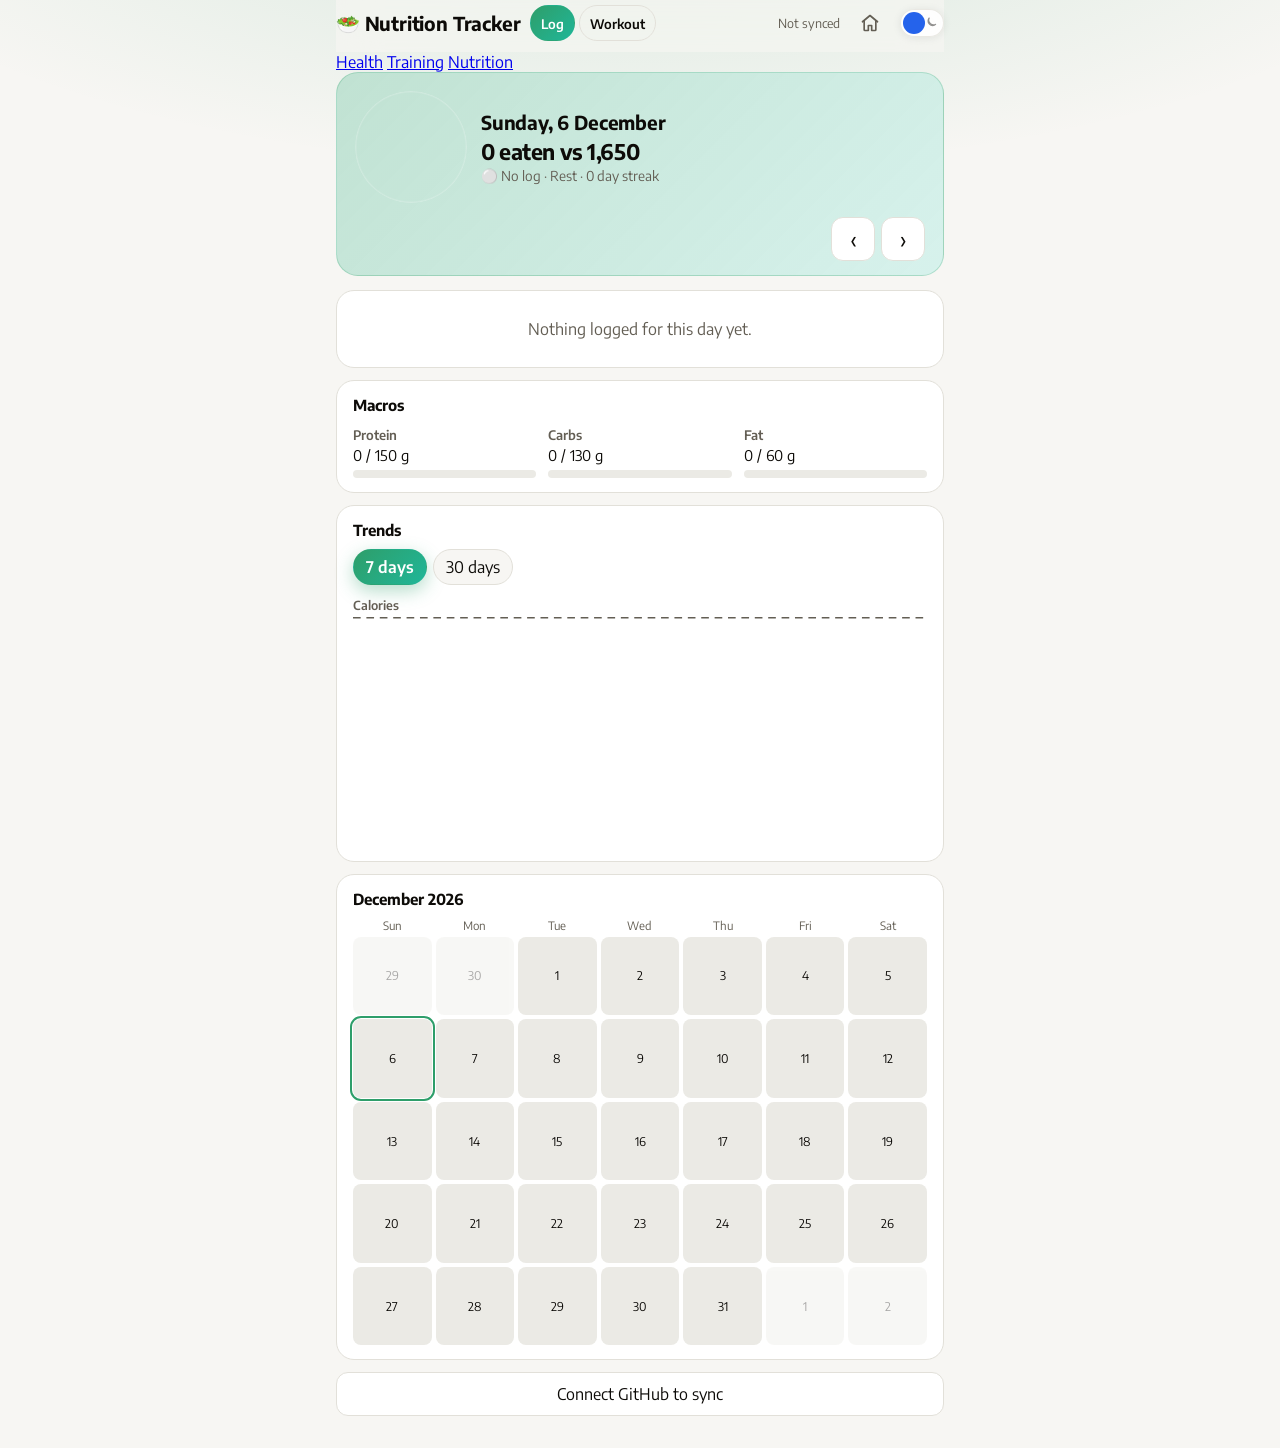
==== nutrition/index.html @ a6e68d46 "Add the Health Nutrition tab from the nutrition app. Copy the log and workout pages from Dong-Xuyong" ====
<!DOCTYPE html>
<html lang="en">
<head>
  <meta charset="utf-8" />
  <meta name="viewport" content="width=device-width, initial-scale=1, viewport-fit=cover" />
  <meta name="theme-color" content="#f6f4ef" />
  <meta name="apple-mobile-web-app-capable" content="yes" />
  <meta name="apple-mobile-web-app-title" content="Nutrition Tracker" />
  <title>Health · Nutrition</title>
  <link rel="icon" href="data:image/svg+xml,<svg xmlns='http://www.w3.org/2000/svg' viewBox='0 0 100 100'><text y='.9em' font-size='90'>🥗</text></svg>" />
  <link rel="stylesheet" href="https://fonts.googleapis.com/css2?family=Encode+Sans:wght@400;500;600;700&display=swap" />
  <link rel="stylesheet" href="dong-ui/theme.css?v=1" />
  <link rel="stylesheet" href="styles.css?v=5" />
  <link rel="stylesheet" href="/health/suite.css?v=1" />
  <script src="dong-ui/theme.js"></script>
</head>
<body>
  <header>
    <div class="brand">
      <h1>🥗 Nutrition Tracker</h1>
      <nav class="view-nav" aria-label="Sections">
        <a href="./" aria-current="page">Log</a>
        <a href="workout.html">Workout</a>
      </nav>
    </div>
    <span id="sync-label" aria-live="polite"></span>
    <a class="dong-home-link" href="https://dong-xuyong.github.io/" aria-label="Back to all apps" title="All apps"><svg viewBox="0 0 24 24" width="20" height="20" fill="none" stroke="currentColor" stroke-width="2" stroke-linecap="round" stroke-linejoin="round" aria-hidden="true"><path d="M3 10.5 12 3l9 7.5"/><path d="M5 9.5V20a1 1 0 0 0 1 1h4v-6h4v6h4a1 1 0 0 0 1-1V9.5"/></svg></a>
    <button type="button" data-dong-theme-toggle aria-label="Toggle color theme"></button>
  </header>
  <nav class="suite-nav" aria-label="Health sections">
    <a href="/health/">Health</a>
    <a href="/health/training/">Training</a>
    <a href="/health/nutrition/" aria-current="page">Nutrition</a>
  </nav>
  <section id="hero" class="hero">
    <div class="hero-top">
      <div id="ring" class="ring" aria-hidden="true"></div>
      <div class="hero-text">
        <h2 id="period-label"></h2>
        <p id="remain-line"></p>
        <p id="score-line"></p>
      </div>
    </div>
    <div class="hero-foot">
      <div class="period-nav">
        <button type="button" id="prev" aria-label="Previous day">‹</button>
        <button type="button" id="today">Today</button>
        <button type="button" id="next" aria-label="Next day">›</button>
      </div>
    </div>
  </section>
  <main id="main"></main>
  <footer id="connect" hidden>
    <button type="button" id="btn-connect">Connect GitHub to sync</button>
  </footer>
  <script src="dong-ui/gh-sync.js?v=1"></script>
  <script src="core.js?v=5"></script>
  <script src="app.js?v=7"></script>
</body>
</html>
---- nutrition/dong-ui/theme.css ----
/**
 * dong-ui — CloudCLI-inspired design tokens (original reimplementation).
 * Light: warm cream. Dark: near-black. Toggle via html.dark + theme.js.
 */

:root {
  --background: 44 22% 96%;
  --foreground: 36 25% 4%;
  --card: 0 0% 100%;
  --card-foreground: 36 25% 4%;
  --popover: 0 0% 100%;
  --popover-foreground: 36 25% 4%;
  --primary: 221.2 83.2% 53.3%;
  --primary-foreground: 210 40% 98%;
  --secondary: 44 15% 91%;
  --secondary-foreground: 36 15% 18%;
  --muted: 44 15% 91%;
  --muted-foreground: 40 8% 36%;
  --accent: 44 15% 91%;
  --accent-foreground: 36 15% 18%;
  --destructive: 0 84.2% 60.2%;
  --destructive-foreground: 210 40% 98%;
  --border: 44 14% 87%;
  --input: 44 14% 87%;
  --ring: 221.2 83.2% 53.3%;
  --radius: 0.5rem;

  --bg-hex: #f6f4ef;
  --fg-hex: #0d0b08;
  --card-hex: #ffffff;
  --primary-hex: #2563eb;
  --muted-hex: #ebeae5;
  --muted-fg-hex: #5c574f;
  --border-hex: #e2e0d9;
  --theme-color: #f6f4ef;

  --nav-glass-bg: 44 22% 96% / 0.7;
  --nav-glass-blur: 20px;
  --nav-glass-saturate: 1.8;

  --font-sans: "Encode Sans", -apple-system, BlinkMacSystemFont, "Segoe UI",
    Roboto, "Helvetica Neue", Arial, sans-serif;
  --app-accent: hsl(var(--primary));

  /* Compatibility aliases for existing app CSS (do not clobber HSL tokens) */
  --bg: hsl(var(--background));
  --bg-deep: hsl(var(--secondary));
  --bg-mid: hsl(var(--secondary));
  --bg-raised: hsl(var(--card));
  --bg-card: hsl(var(--card));
  --bg-elevated: hsl(var(--secondary));
  --ink: hsl(var(--foreground));
  --text: hsl(var(--foreground));
  --text-dim: hsl(var(--muted-foreground));
  --text-mute: hsl(var(--muted-foreground));
  --muted-text: hsl(var(--muted-foreground));
  --line: hsl(var(--border));
  --surface: hsl(var(--card) / 0.85);
  --font-body: var(--font-sans);
  --font-ui: var(--font-sans);
  --font-display: var(--font-sans);

  color-scheme: light;
}

html.dark {
  --background: 0 0% 8%;
  --foreground: 40 8% 93%;
  --card: 0 0% 12%;
  --card-foreground: 40 8% 93%;
  --popover: 0 0% 12%;
  --popover-foreground: 40 8% 93%;
  --primary: 217.2 91.2% 59.8%;
  --primary-foreground: 0 0% 8%;
  --secondary: 0 0% 17%;
  --secondary-foreground: 40 8% 93%;
  --muted: 0 0% 17%;
  --muted-foreground: 0 0% 72%;
  --accent: 0 0% 17%;
  --accent-foreground: 40 8% 93%;
  --destructive: 0 62.8% 30.6%;
  --destructive-foreground: 40 8% 93%;
  --border: 0 0% 17%;
  --input: 0 0% 23%;
  --ring: 217.2 91.2% 59.8%;

  --bg-hex: #141414;
  --fg-hex: #efeeec;
  --card-hex: #1f1f1f;
  --primary-hex: #3b82f6;
  --muted-hex: #2b2b2b;
  --muted-fg-hex: #b8b8b8;
  --border-hex: #2b2b2b;
  --theme-color: #141414;

  --nav-glass-bg: 0 0% 12% / 0.55;
  --nav-glass-blur: 24px;
  --nav-glass-saturate: 1.6;

  --bg: hsl(var(--background));
  --bg-deep: hsl(0 0% 6%);
  --bg-mid: hsl(var(--secondary));
  --bg-raised: hsl(var(--card));
  --bg-card: hsl(var(--card));
  --bg-elevated: hsl(var(--secondary));
  --ink: hsl(var(--foreground));
  --text: hsl(var(--foreground));
  --text-dim: hsl(var(--muted-foreground));
  --text-mute: hsl(var(--muted-foreground));
  --muted-text: hsl(var(--muted-foreground));
  --line: hsl(var(--border));
  --surface: hsl(var(--card) / 0.9);

  color-scheme: dark;
}

*,
*::before,
*::after {
  box-sizing: border-box;
}

html {
  -webkit-text-size-adjust: 100%;
}

body {
  margin: 0;
  min-height: 100vh;
  font-family: var(--font-sans);
  color: hsl(var(--foreground));
  background: hsl(var(--background));
  -webkit-font-smoothing: antialiased;
  -moz-osx-font-smoothing: grayscale;
}

body,
div,
section,
article,
aside,
header,
footer,
nav,
main,
h1,
h2,
h3,
h4,
h5,
h6,
p,
span,
ul,
ol,
li,
table,
tr,
td,
th,
form,
label {
  transition: background-color 200ms ease-in-out, border-color 200ms ease-in-out,
    color 200ms ease-in-out;
}

@media (prefers-reduced-motion: reduce) {
  *,
  *::before,
  *::after {
    animation-duration: 0.01ms !important;
    animation-iteration-count: 1 !important;
    transition-duration: 0.01ms !important;
  }
}

.nav-glass {
  background: hsl(var(--nav-glass-bg));
  backdrop-filter: blur(var(--nav-glass-blur)) saturate(var(--nav-glass-saturate));
  -webkit-backdrop-filter: blur(var(--nav-glass-blur))
    saturate(var(--nav-glass-saturate));
}

.ui-card {
  background: hsl(var(--card));
  color: hsl(var(--card-foreground));
  border: 1px solid hsl(var(--border) / 0.7);
  border-radius: calc(var(--radius) + 4px);
  box-shadow: 0 1px 2px hsl(0 0% 0% / 0.04);
}

.ui-btn {
  display: inline-flex;
  align-items: center;
  justify-content: center;
  gap: 0.4rem;
  height: 2.5rem;
  padding: 0 1rem;
  border-radius: var(--radius);
  border: 1px solid transparent;
  font-family: var(--font-sans);
  font-size: 0.875rem;
  font-weight: 500;
  cursor: pointer;
  background: hsl(var(--primary));
  color: hsl(var(--primary-foreground));
  transition: background-color 150ms ease, border-color 150ms ease,
    transform 100ms ease;
}

.ui-btn:hover {
  filter: brightness(1.05);
}

.ui-btn:focus-visible {
  outline: none;
  box-shadow: 0 0 0 3px hsl(var(--ring) / 0.35);
}

.ui-btn-ghost {
  background: hsl(var(--secondary));
  color: hsl(var(--secondary-foreground));
  border-color: hsl(var(--border) / 0.6);
}

.dong-theme-toggle {
  position: fixed;
  top: max(0.75rem, env(safe-area-inset-top));
  right: max(0.75rem, env(safe-area-inset-right));
  z-index: 1000;
  display: inline-flex;
  align-items: center;
  justify-content: center;
  width: 2.75rem;
  height: 1.75rem;
  padding: 0;
  border: 1px solid hsl(var(--border) / 0.7);
  border-radius: 999px;
  background: hsl(var(--card) / 0.85);
  backdrop-filter: blur(12px) saturate(1.4);
  -webkit-backdrop-filter: blur(12px) saturate(1.4);
  color: hsl(var(--foreground));
  cursor: pointer;
  box-shadow: 0 1px 8px hsl(0 0% 0% / 0.08);
}

.dong-theme-toggle:focus-visible {
  outline: none;
  box-shadow: 0 0 0 3px hsl(var(--ring) / 0.35);
}

.dong-theme-toggle__track {
  position: relative;
  width: 100%;
  height: 100%;
  display: flex;
  align-items: center;
  justify-content: space-between;
  padding: 0 0.35rem;
}

.dong-theme-toggle__icon {
  width: 0.85rem;
  height: 0.85rem;
  opacity: 0.45;
}

.dong-theme-toggle__icon.is-active {
  opacity: 1;
  color: hsl(var(--primary));
}

.dong-theme-toggle__knob {
  position: absolute;
  top: 2px;
  left: 2px;
  width: calc(1.75rem - 6px);
  height: calc(1.75rem - 6px);
  border-radius: 999px;
  background: hsl(var(--primary));
  transition: transform 180ms cubic-bezier(0.4, 0, 0.2, 1);
  pointer-events: none;
}

html.dark .dong-theme-toggle__knob {
  transform: translateX(1rem);
}

.dong-topbar {
  position: sticky;
  top: 0;
  z-index: 50;
  display: flex;
  align-items: center;
  justify-content: space-between;
  gap: 0.75rem;
  min-height: 3rem;
  padding: 0.5rem 1rem;
  padding-top: max(0.5rem, env(safe-area-inset-top));
  border-bottom: 1px solid hsl(var(--border) / 0.5);
}

.dong-topbar .dong-theme-toggle {
  position: static;
}

.dong-home-link {
  display: inline-flex;
  align-items: center;
  justify-content: center;
  flex-shrink: 0;
  width: 44px;
  height: 44px;
  margin-left: auto;
  border-radius: 999px;
  color: hsl(var(--muted-foreground));
  text-decoration: none;
  transition: color 0.15s, background-color 0.15s;
}

.dong-home-link:hover,
.dong-home-link:focus-visible {
  color: hsl(var(--foreground));
  background: hsl(var(--muted-foreground) / 0.12);
}

/* App headers often push the toggle right with an auto margin; the link takes that role. */
.dong-home-link + .dong-theme-toggle {
  margin-left: 0 !important;
}
---- nutrition/styles.css ----
body {
  --tint: 152 55% 40%;
  --tint2: 168 70% 42%;
  font-family: var(--font-sans);
  color: var(--ink);
  background:
    radial-gradient(1200px 420px at 50% -120px, hsl(var(--tint) / 0.16), transparent 70%),
    var(--bg);
  background-attachment: fixed;
  max-width: 640px;
  margin: 0 auto;
  padding: 0 max(16px, env(safe-area-inset-right)) 32px max(16px, env(safe-area-inset-left));
  transition: background 0.4s ease;
}

header {
  position: sticky;
  top: 0;
  z-index: 3;
  display: flex;
  align-items: center;
  flex-wrap: wrap;
  gap: 8px;
  min-height: calc(52px + env(safe-area-inset-top));
  padding-top: env(safe-area-inset-top);
  padding-bottom: 6px;
  background: hsl(var(--nav-glass-bg));
  backdrop-filter: blur(var(--nav-glass-blur)) saturate(var(--nav-glass-saturate));
  -webkit-backdrop-filter: blur(var(--nav-glass-blur)) saturate(var(--nav-glass-saturate));
}

.brand {
  display: flex;
  align-items: center;
  gap: 10px;
  min-width: 0;
}

.view-nav {
  display: flex;
  gap: 4px;
}

.view-nav a {
  display: inline-flex;
  align-items: center;
  justify-content: center;
  min-height: 36px;
  padding: 0 10px;
  border-radius: 999px;
  border: 1px solid var(--line);
  color: inherit;
  text-decoration: none;
  font-size: 0.82rem;
  font-weight: 600;
}

.view-nav a[aria-current="page"] {
  background: linear-gradient(135deg, hsl(var(--tint)), hsl(var(--tint2)));
  color: #fff;
  border-color: transparent;
}

header h1 {
  margin: 0;
  font-size: 1.2rem;
  font-weight: 700;
  letter-spacing: -0.01em;
}

#sync-label {
  flex: 1;
  min-width: 0;
  text-align: right;
  font-size: 0.78rem;
  color: var(--text-dim);
  white-space: nowrap;
  overflow: hidden;
  text-overflow: ellipsis;
}

header [data-dong-theme-toggle] {
  position: static;
  flex-shrink: 0;
}

.hero {
  position: relative;
  overflow: hidden;
  border-radius: 22px;
  padding: 18px 18px 14px;
  margin: 0 0 14px;
  background:
    linear-gradient(135deg, hsl(var(--tint) / 0.3), hsl(var(--tint2) / 0.18)),
    var(--bg-card);
  border: 1px solid hsl(var(--tint) / 0.25);
}

.hero-top {
  display: flex;
  align-items: center;
  gap: 14px;
}

.hero-text { min-width: 0; }

#period-label {
  margin: 0;
  font-size: 1.2rem;
  font-weight: 700;
  letter-spacing: -0.01em;
}

#remain-line {
  margin: 4px 0 0;
  font-size: 1.35rem;
  font-weight: 700;
  letter-spacing: -0.02em;
}

#score-line {
  margin: 2px 0 0;
  font-size: 0.85rem;
  color: var(--text-dim);
}

.hero-foot {
  display: flex;
  align-items: center;
  justify-content: flex-end;
  gap: 10px;
  margin-top: 14px;
}

#ring.ring {
  --p: 0;
  width: 112px;
  height: 112px;
  flex-shrink: 0;
  border-radius: 50%;
  background: conic-gradient(#f4f7f2 calc(var(--p) * 1%), hsl(0 0% 100% / 0.22) 0);
  -webkit-mask: radial-gradient(circle, transparent 68%, #000 70%);
  mask: radial-gradient(circle, transparent 68%, #000 70%);
}

#ring.over {
  background: conic-gradient(hsl(4 85% 62%) calc(var(--p) * 1%), hsl(0 0% 100% / 0.22) 0);
}

.period-nav {
  display: flex;
  gap: 6px;
}

#prev,
#next,
#today {
  min-width: 44px;
  min-height: 44px;
  border-radius: 12px;
  border: 1px solid var(--line);
  background: var(--bg-card);
  color: inherit;
  font: inherit;
  font-size: 1rem;
  padding: 0 12px;
  cursor: pointer;
}

#prev,
#next {
  font-size: 1.4rem;
  line-height: 1;
}

#prev:disabled,
#next:disabled {
  opacity: 0.35;
  cursor: default;
}

.card {
  background: var(--bg-card);
  border: 1px solid var(--line);
  border-radius: 18px;
  padding: 14px 16px;
  margin: 0 0 12px;
}

.card h3,
.card > summary {
  margin: 0 0 10px;
  font-size: 0.95rem;
  font-weight: 700;
}

.card > summary {
  cursor: pointer;
}

.card:not([open]) > summary {
  margin-bottom: 0;
}

.card.empty {
  text-align: center;
  color: var(--text-dim);
  padding: 28px 16px;
}

.card.note p {
  margin: 0;
  line-height: 1.45;
}

.macros {
  display: grid;
  grid-template-columns: 1fr;
  gap: 12px;
}

.macro .name {
  font-size: 0.82rem;
  font-weight: 600;
  color: var(--text-dim);
}

.macro .nums {
  margin: 2px 0 6px;
  font-size: 0.92rem;
  white-space: nowrap;
}

.macro .bar {
  display: block;
  height: 8px;
  border-radius: 99px;
  background: hsl(var(--muted));
  overflow: hidden;
}

.macro .bar > i {
  display: block;
  height: 100%;
  width: 0;
  border-radius: inherit;
  background: hsl(var(--tint));
}

.macro.over .bar > i {
  background: hsl(4 80% 56%);
}

.meal-head {
  display: flex;
  justify-content: space-between;
  align-items: baseline;
  gap: 8px;
}

.meal-head h4 {
  margin: 0;
  font-size: 1rem;
  font-weight: 600;
}

.item,
.ex-row {
  display: grid;
  grid-template-columns: 1fr auto auto;
  gap: 8px;
  padding: 6px 0;
  border-top: 1px solid var(--line);
  font-size: 0.92rem;
}

.item .qty,
.item .kcal,
.ex-row .kcal {
  color: var(--text-dim);
}

.chart .guide {
  stroke: var(--text-dim);
}

.toggle {
  display: flex;
  gap: 6px;
  margin: 0 0 10px;
}

.toggle button {
  font: inherit;
  border: 1px solid var(--line);
  background: var(--bg);
  color: inherit;
  border-radius: 999px;
  padding: 6px 12px;
  min-height: 36px;
  cursor: pointer;
}

.toggle button.on {
  background: linear-gradient(135deg, hsl(var(--tint)), hsl(var(--tint2)));
  color: #fff;
  border-color: transparent;
  font-weight: 600;
  box-shadow: 0 6px 18px hsl(var(--tint) / 0.35);
}

.chart-label {
  margin: 12px 0 4px;
  font-size: 0.78rem;
  font-weight: 600;
  color: var(--text-dim);
}

.chart svg {
  width: 100%;
  height: auto;
  display: block;
}

ul.insights {
  margin: 0;
  padding-left: 1.1rem;
}

ul.insights li {
  margin: 0.3rem 0;
}

.heat-head {
  display: grid;
  grid-template-columns: repeat(7, 1fr);
  gap: 4px;
  margin-bottom: 4px;
  font-size: 0.72rem;
  color: var(--text-dim);
  text-align: center;
}

.heat {
  display: grid;
  grid-template-columns: repeat(7, 1fr);
  gap: 4px;
}

.heat a {
  aspect-ratio: 1;
  border-radius: 8px;
  display: flex;
  align-items: center;
  justify-content: center;
  text-decoration: none;
  color: inherit;
  font-size: 0.75rem;
  background: hsl(var(--muted));
}

.heat a.green {
  background: hsl(152 55% 40% / 0.85);
  color: #fff;
}

.heat a.yellow {
  background: hsl(42 90% 52% / 0.9);
  color: #1a1a1a;
}

.heat a.red {
  background: hsl(4 75% 55% / 0.85);
  color: #fff;
}

.heat a.grey {
  background: hsl(var(--muted));
}

.heat a.out {
  opacity: 0.35;
}

.heat a.partial {
  background: hsl(42 80% 52% / 0.55);
  color: #1a1a1a;
}

.heat a.today {
  outline: 2px solid hsl(var(--tint));
  outline-offset: 1px;
}

#connect {
  margin-top: 8px;
  padding-bottom: env(safe-area-inset-bottom);
}

#connect[hidden] {
  display: none;
}

#btn-connect {
  width: 100%;
  min-height: 44px;
  font: inherit;
  border-radius: 12px;
  border: 1px solid var(--line);
  background: var(--bg-card);
  color: inherit;
  cursor: pointer;
}

button:focus-visible,
.toggle button:focus-visible,
.view-nav a:focus-visible,
.fold > summary:focus-visible,
.session > summary:focus-visible,
.day-strip button:focus-visible {
  outline: 2px solid hsl(var(--tint));
  outline-offset: 2px;
}

.hero-foot.spread {
  justify-content: space-between;
  flex-wrap: wrap;
}

.hero-foot .toggle {
  margin: 0;
}

#target-line {
  margin: 6px 0 0;
  font-size: 0.82rem;
  color: var(--text-dim);
  line-height: 1.4;
}

.demo-banner {
  margin: 0 0 12px;
  padding: 10px 12px;
  border-radius: 12px;
  background: hsl(42 90% 52% / 0.2);
  border: 1px solid hsl(42 80% 46% / 0.45);
  font-size: 0.85rem;
  line-height: 1.4;
}

.demo-banner a {
  color: inherit;
  font-weight: 600;
}

.fold {
  background: var(--bg-card);
  border: 1px solid var(--line);
  border-radius: 18px;
  margin: 0 0 12px;
}

.fold > summary,
.session > summary {
  list-style: none;
  cursor: pointer;
}

.fold > summary::-webkit-details-marker,
.session > summary::-webkit-details-marker {
  display: none;
}

.fold > summary::marker,
.session > summary::marker {
  content: "";
}

.fold > summary {
  display: flex;
  align-items: center;
  gap: 8px;
  min-height: 48px;
  padding: 12px 14px;
}

.fold-title {
  font-size: 0.95rem;
  font-weight: 700;
}

.fold-aside {
  margin-left: auto;
  max-width: 58%;
  color: var(--text-dim);
  font-size: 0.82rem;
  font-weight: 600;
  text-align: right;
  overflow-wrap: anywhere;
}

.fold-body {
  padding: 0 14px 14px;
}

.chev {
  width: 8px;
  height: 8px;
  border-right: 2px solid currentColor;
  border-bottom: 2px solid currentColor;
  transform: rotate(45deg);
  flex: 0 0 auto;
}

details[open] > summary .chev {
  transform: rotate(-135deg);
}

.method,
.hint {
  margin: 10px 0 0;
  color: var(--text-dim);
  font-size: 0.8rem;
  line-height: 1.45;
}

.legend {
  display: flex;
  flex-wrap: wrap;
  gap: 8px 14px;
  margin: 8px 0 0;
  padding: 0;
  list-style: none;
  font-size: 0.78rem;
  color: var(--text-dim);
}

.legend i {
  display: inline-block;
  width: 16px;
  height: 4px;
  margin-right: 6px;
  border-radius: 99px;
  vertical-align: middle;
}

.legend .swatch-weight { background: hsl(152 55% 40%); }
.legend .swatch-average { background: hsl(221 83% 53%); }
.legend .swatch-start { background: hsl(42 80% 46%); }
.legend .swatch-goal { background: hsl(4 70% 52%); }
.legend .swatch-deficit { background: hsl(152 55% 40%); }
.legend .swatch-surplus { background: hsl(4 75% 55%); }

.chart text {
  fill: var(--text-dim);
  font-size: 11px;
  font-family: var(--font-sans);
}

.chart .weigh-line { stroke: hsl(152 55% 36%); }
.chart .average-line { stroke: hsl(221 83% 48%); }
.chart .start-line { stroke: hsl(42 80% 42%); }
.chart .goal-line { stroke: hsl(4 70% 48%); }
.chart .weigh-dot { fill: hsl(152 55% 36%); }
.chart .bar-deficit { fill: hsl(152 55% 38%); }
.chart .bar-surplus { fill: hsl(4 75% 52%); }
.chart .zero-line { stroke: var(--text-dim); }

html.dark .chart .weigh-line,
html.dark .chart .weigh-dot { stroke: hsl(152 52% 64%); fill: hsl(152 52% 64%); }
html.dark .chart .weigh-line { fill: none; }
html.dark .chart .average-line { stroke: hsl(217 92% 72%); }
html.dark .chart .start-line { stroke: hsl(42 90% 64%); }
html.dark .chart .goal-line { stroke: hsl(4 85% 68%); }
html.dark .chart .bar-deficit { fill: hsl(152 48% 46%); }
html.dark .chart .bar-surplus { fill: hsl(4 75% 58%); }

.day-strip {
  display: grid;
  grid-template-columns: repeat(7, 1fr);
  gap: 4px;
  margin: 0 0 12px;
}

.day-strip button {
  min-height: 44px;
  border-radius: 8px;
  border: 1px solid var(--line);
  background: hsl(var(--muted));
  color: inherit;
  font: inherit;
  font-size: 0.68rem;
  line-height: 1.15;
  padding: 4px 2px;
  cursor: pointer;
}

.day-strip button.active-day {
  background: hsl(152 55% 40% / 0.9);
  color: #fff;
  border-color: transparent;
}

.day-strip button.rest-day {
  background: hsl(215 16% 70% / 0.35);
}

.day-strip button.gap-day {
  opacity: 0.45;
}

.day-strip button.left-out {
  outline: 2px dashed hsl(42 80% 46%);
  outline-offset: -3px;
}

.session {
  border: 1px solid var(--line);
  border-radius: 14px;
  margin: 0 0 8px;
  background: var(--bg);
  scroll-margin-top: 112px;
}

.session.training { border-left: 4px solid hsl(152 55% 40%); }
.session.rest { border-left: 4px solid hsl(215 14% 60%); }

.session > summary {
  display: flex;
  align-items: center;
  gap: 8px;
  min-height: 48px;
  padding: 10px 12px;
}

.session-main {
  flex: 1;
  min-width: 0;
  display: flex;
  flex-wrap: wrap;
  gap: 6px 8px;
  align-items: center;
}

.session-date {
  font-weight: 700;
}

.session-meta {
  flex: 1 0 100%;
  color: var(--text-dim);
  font-size: 0.82rem;
  line-height: 1.35;
}

.session-body {
  padding: 0 12px 12px;
}

.badge {
  display: inline-flex;
  align-items: center;
  min-height: 22px;
  padding: 0 8px;
  border-radius: 999px;
  font-size: 0.68rem;
  font-weight: 700;
  letter-spacing: 0.02em;
}

.badge.active {
  background: hsl(152 55% 40% / 0.18);
  color: hsl(152 45% 26%);
}

.badge.rest {
  background: hsl(var(--muted));
  color: var(--text-dim);
}

.badge.flag {
  background: hsl(42 80% 50% / 0.28);
  color: inherit;
}

html.dark .badge.active {
  color: hsl(152 55% 74%);
}

.stats {
  display: grid;
  grid-template-columns: 1fr 1fr;
  gap: 8px;
  margin: 2px 0 10px;
}

.stat {
  background: hsl(var(--muted) / 0.65);
  border-radius: 12px;
  padding: 8px 10px;
  min-width: 0;
}

.stat-label {
  display: block;
  font-size: 0.72rem;
  color: var(--text-dim);
  font-weight: 600;
}

.stat-value {
  display: block;
  margin-top: 2px;
  font-size: 0.92rem;
  font-weight: 700;
  line-height: 1.3;
}

.lift {
  padding: 8px 0;
  border-top: 1px solid var(--line);
}

.lift-head {
  display: flex;
  justify-content: space-between;
  align-items: baseline;
  gap: 8px;
  font-size: 0.92rem;
}

.lift-head .kcal,
.sets {
  color: var(--text-dim);
}

.sets {
  margin: 4px 0 0;
  font-size: 0.82rem;
  line-height: 1.4;
}

.subhead {
  margin: 12px 0 4px;
  font-size: 0.78rem;
  font-weight: 700;
  color: var(--text-dim);
}

.break-row,
.flag-row {
  display: flex;
  justify-content: space-between;
  align-items: baseline;
  gap: 8px;
  padding: 8px 0;
  border-top: 1px solid var(--line);
  font-size: 0.92rem;
}

.flag-row a {
  color: inherit;
  font-weight: 600;
}

.break-meta,
.flag-row span {
  color: var(--text-dim);
  font-size: 0.8rem;
  text-align: right;
}

.log-link {
  display: inline-flex;
  align-items: center;
  min-height: 44px;
  margin-top: 8px;
  color: inherit;
  font-weight: 600;
  font-size: 0.88rem;
}

@media (max-width: 560px) {
  .brand {
    flex: 1 0 100%;
    flex-wrap: wrap;
  }

  .view-nav {
    flex: 1 0 100%;
  }

  .view-nav a {
    flex: 1;
    min-height: 44px;
  }
}

@media (min-width: 480px) {
  .macros {
    grid-template-columns: repeat(3, 1fr);
  }
}

@media (prefers-reduced-motion: reduce) {
  * { transition: none !important; }
}
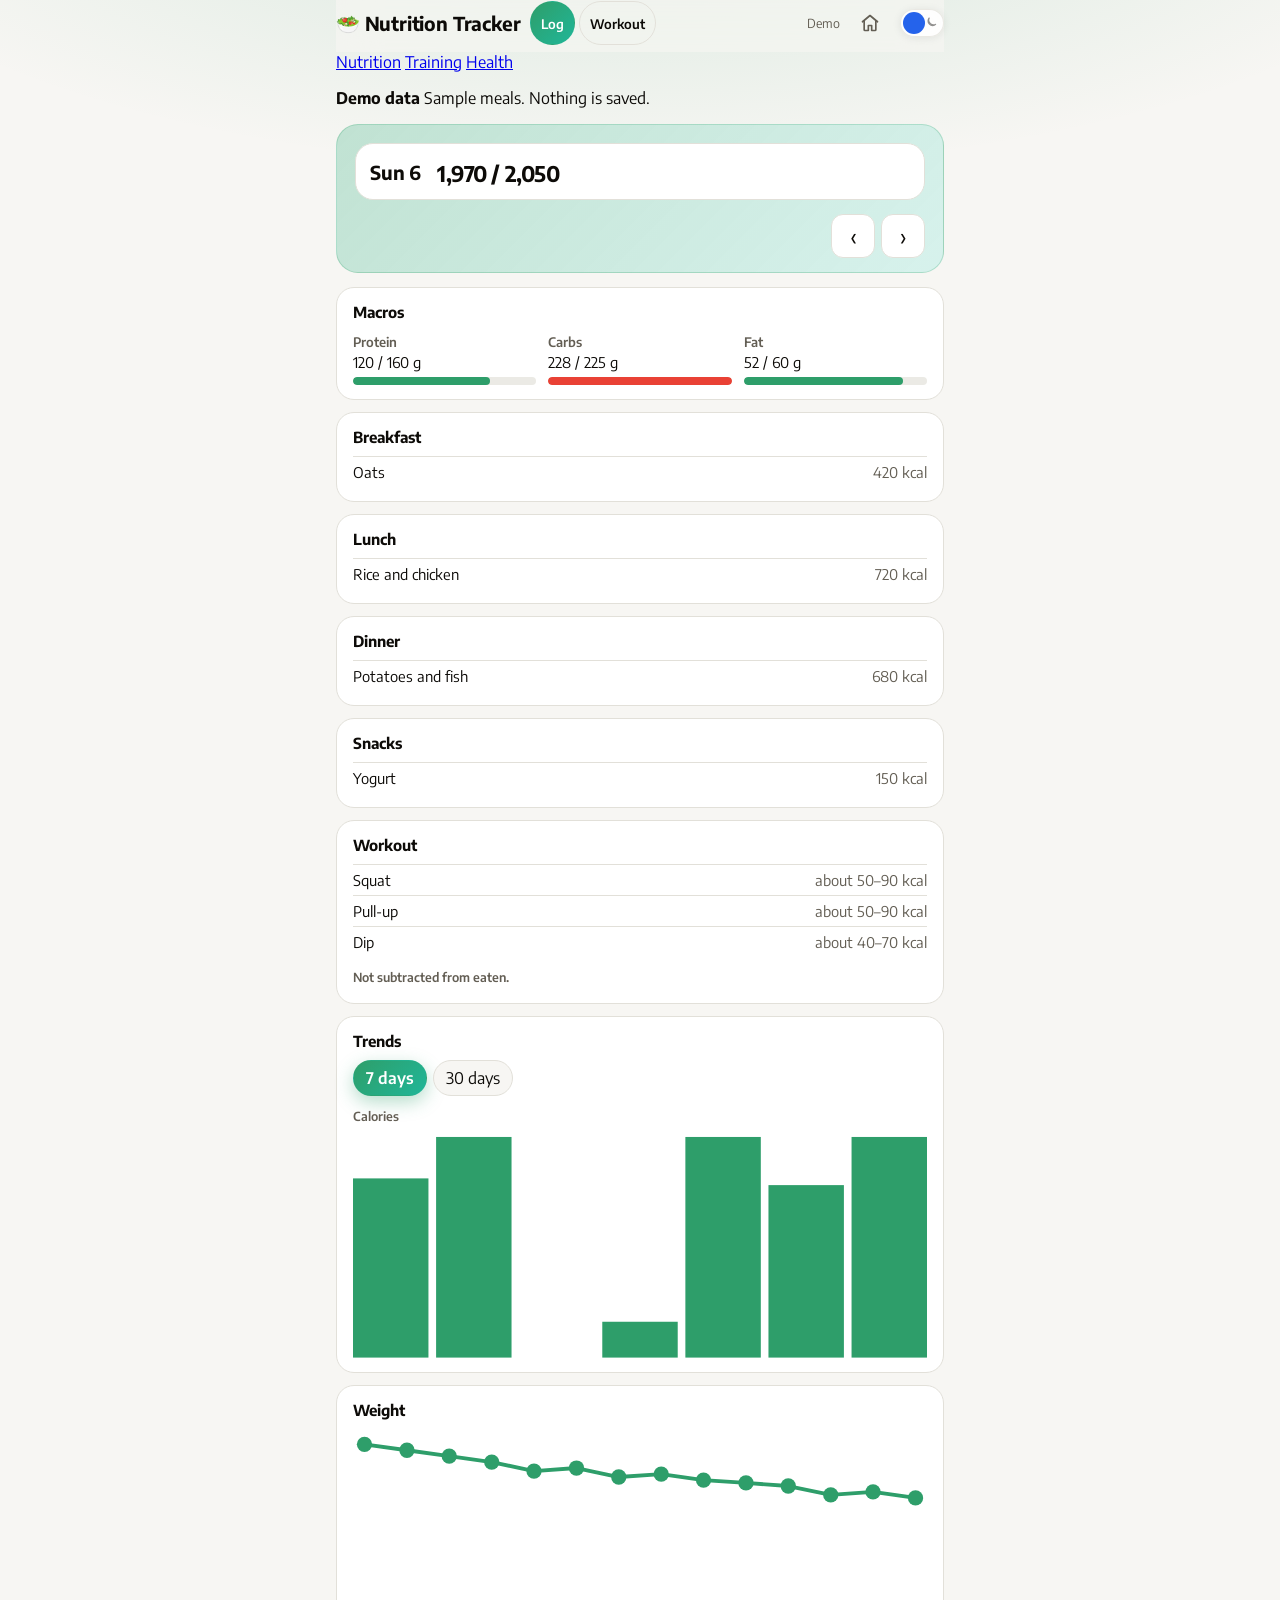
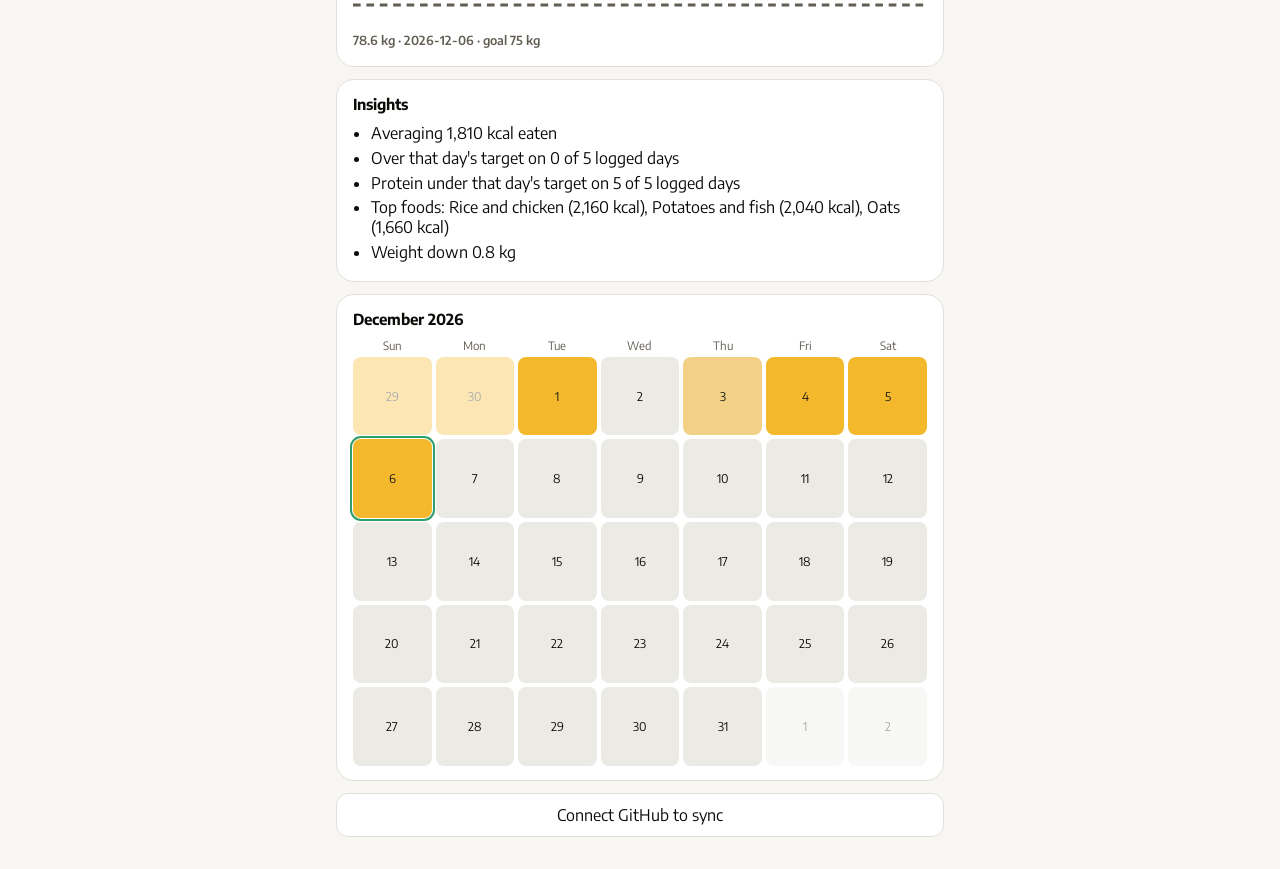
==== commit 93b5a2bf: "Open Nutrition from /health/ and collapse each suite section. Move the health overview to /health/ov" ====
--- a/nutrition/index.html
+++ b/nutrition/index.html
@@ -10,8 +10,8 @@
   <link rel="icon" href="data:image/svg+xml,<svg xmlns='http://www.w3.org/2000/svg' viewBox='0 0 100 100'><text y='.9em' font-size='90'>🥗</text></svg>" />
   <link rel="stylesheet" href="https://fonts.googleapis.com/css2?family=Encode+Sans:wght@400;500;600;700&display=swap" />
   <link rel="stylesheet" href="dong-ui/theme.css?v=1" />
-  <link rel="stylesheet" href="styles.css?v=5" />
-  <link rel="stylesheet" href="/health/suite.css?v=1" />
+  <link rel="stylesheet" href="styles.css?v=6" />
+  <link rel="stylesheet" href="/health/suite.css?v=2" />
   <script src="dong-ui/theme.js"></script>
 </head>
 <body>
@@ -28,19 +28,25 @@
     <button type="button" data-dong-theme-toggle aria-label="Toggle color theme"></button>
   </header>
   <nav class="suite-nav" aria-label="Health sections">
-    <a href="/health/">Health</a>
+    <a href="/health/nutrition/" aria-current="page">Nutrition</a>
     <a href="/health/training/">Training</a>
-    <a href="/health/nutrition/" aria-current="page">Nutrition</a>
+    <a href="/health/overview/">Health</a>
   </nav>
+  <p id="demo-banner" class="banner" role="status" hidden><strong>Demo data</strong> <span>Sample meals. Nothing is saved.</span></p>
   <section id="hero" class="hero">
-    <div class="hero-top">
-      <div id="ring" class="ring" aria-hidden="true"></div>
-      <div class="hero-text">
-        <h2 id="period-label"></h2>
-        <p id="remain-line"></p>
-        <p id="score-line"></p>
+    <details class="fold hero-fold">
+      <summary>
+        <span class="fold-title" id="period-label"></span>
+        <span class="fold-viz" id="hero-viz"></span>
+        <span class="fold-stat" id="remain-line"></span>
+      </summary>
+      <div class="hero-top">
+        <div id="ring" class="ring" aria-hidden="true"></div>
+        <div class="hero-text">
+          <p id="score-line"></p>
+        </div>
       </div>
-    </div>
+    </details>
     <div class="hero-foot">
       <div class="period-nav">
         <button type="button" id="prev" aria-label="Previous day">‹</button>
@@ -53,8 +59,9 @@
   <footer id="connect" hidden>
     <button type="button" id="btn-connect">Connect GitHub to sync</button>
   </footer>
+  <script src="/health/suite-ui.js?v=1"></script>
   <script src="dong-ui/gh-sync.js?v=1"></script>
   <script src="core.js?v=5"></script>
-  <script src="app.js?v=7"></script>
+  <script src="app.js?v=8"></script>
 </body>
 </html>
--- a/nutrition/styles.css
+++ b/nutrition/styles.css
@@ -45,7 +45,7 @@
   display: inline-flex;
   align-items: center;
   justify-content: center;
-  min-height: 36px;
+  min-height: 44px;
   padding: 0 10px;
   border-radius: 999px;
   border: 1px solid var(--line);
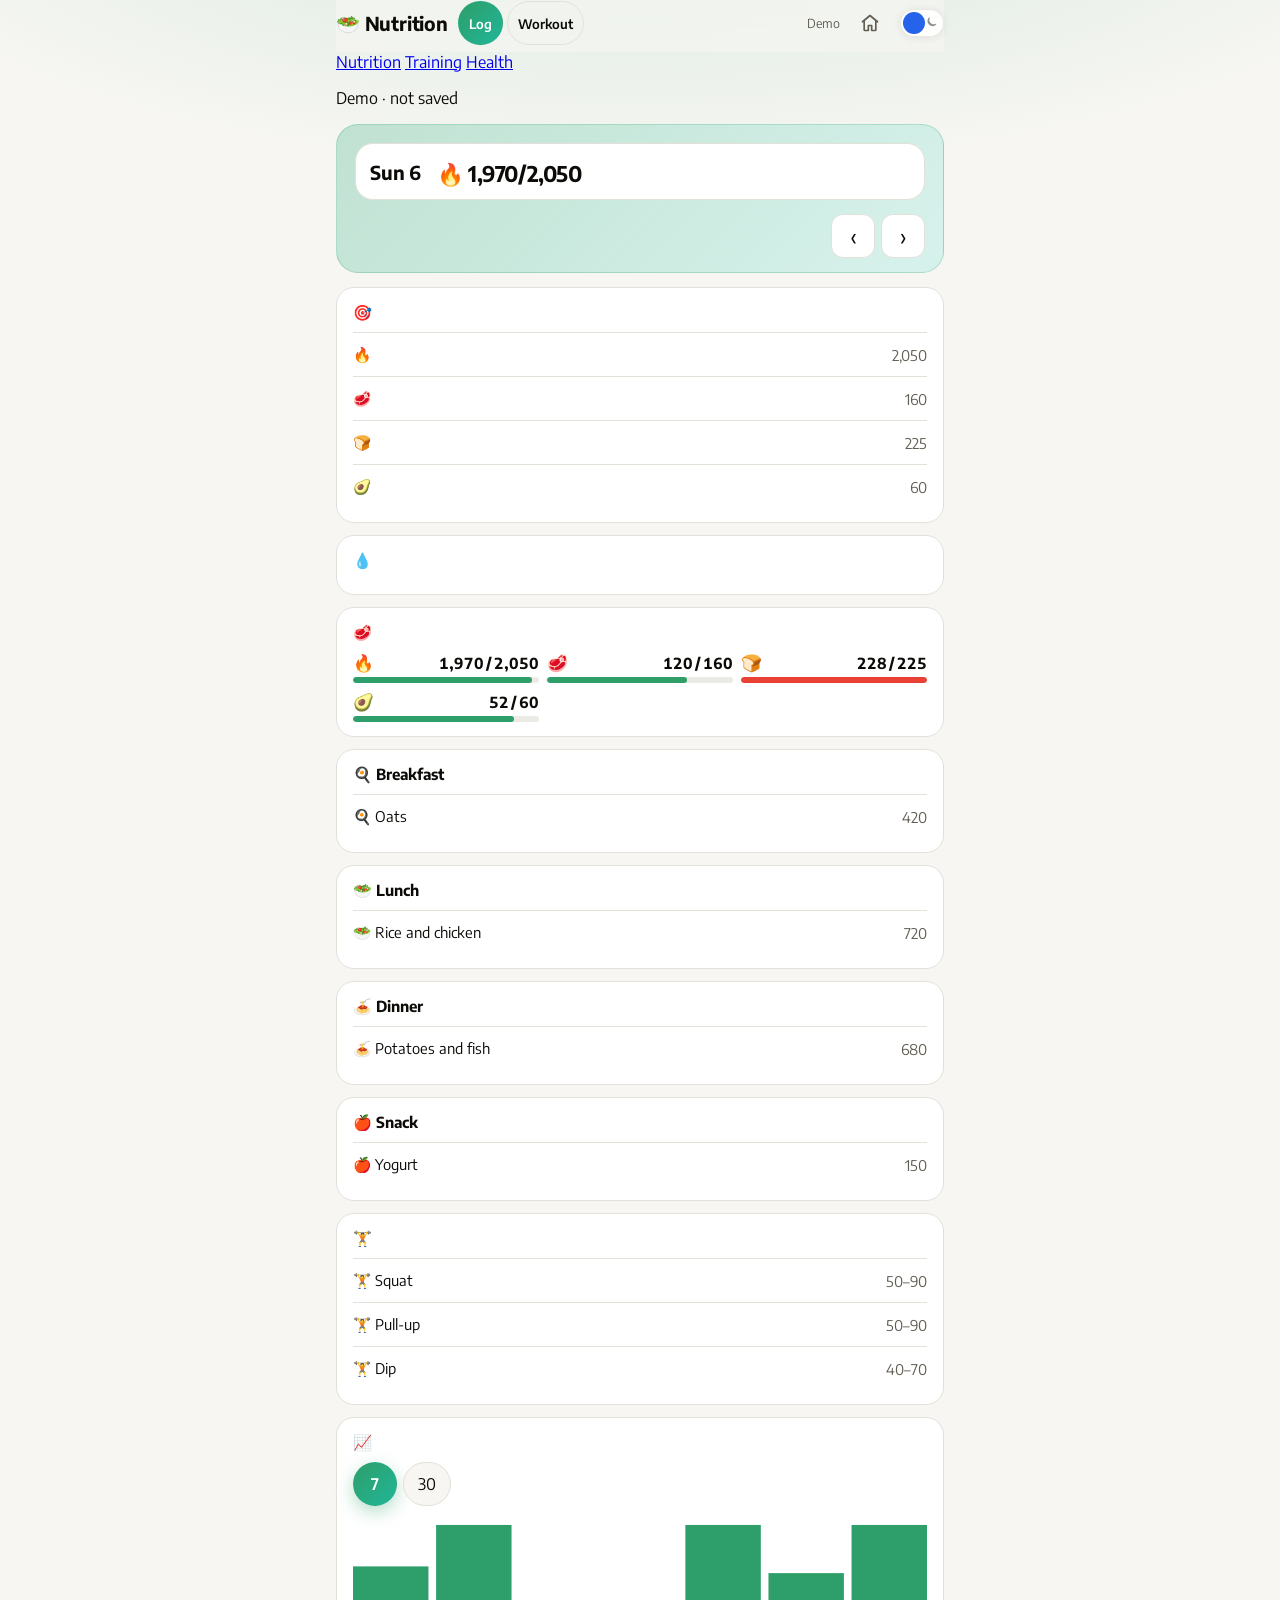
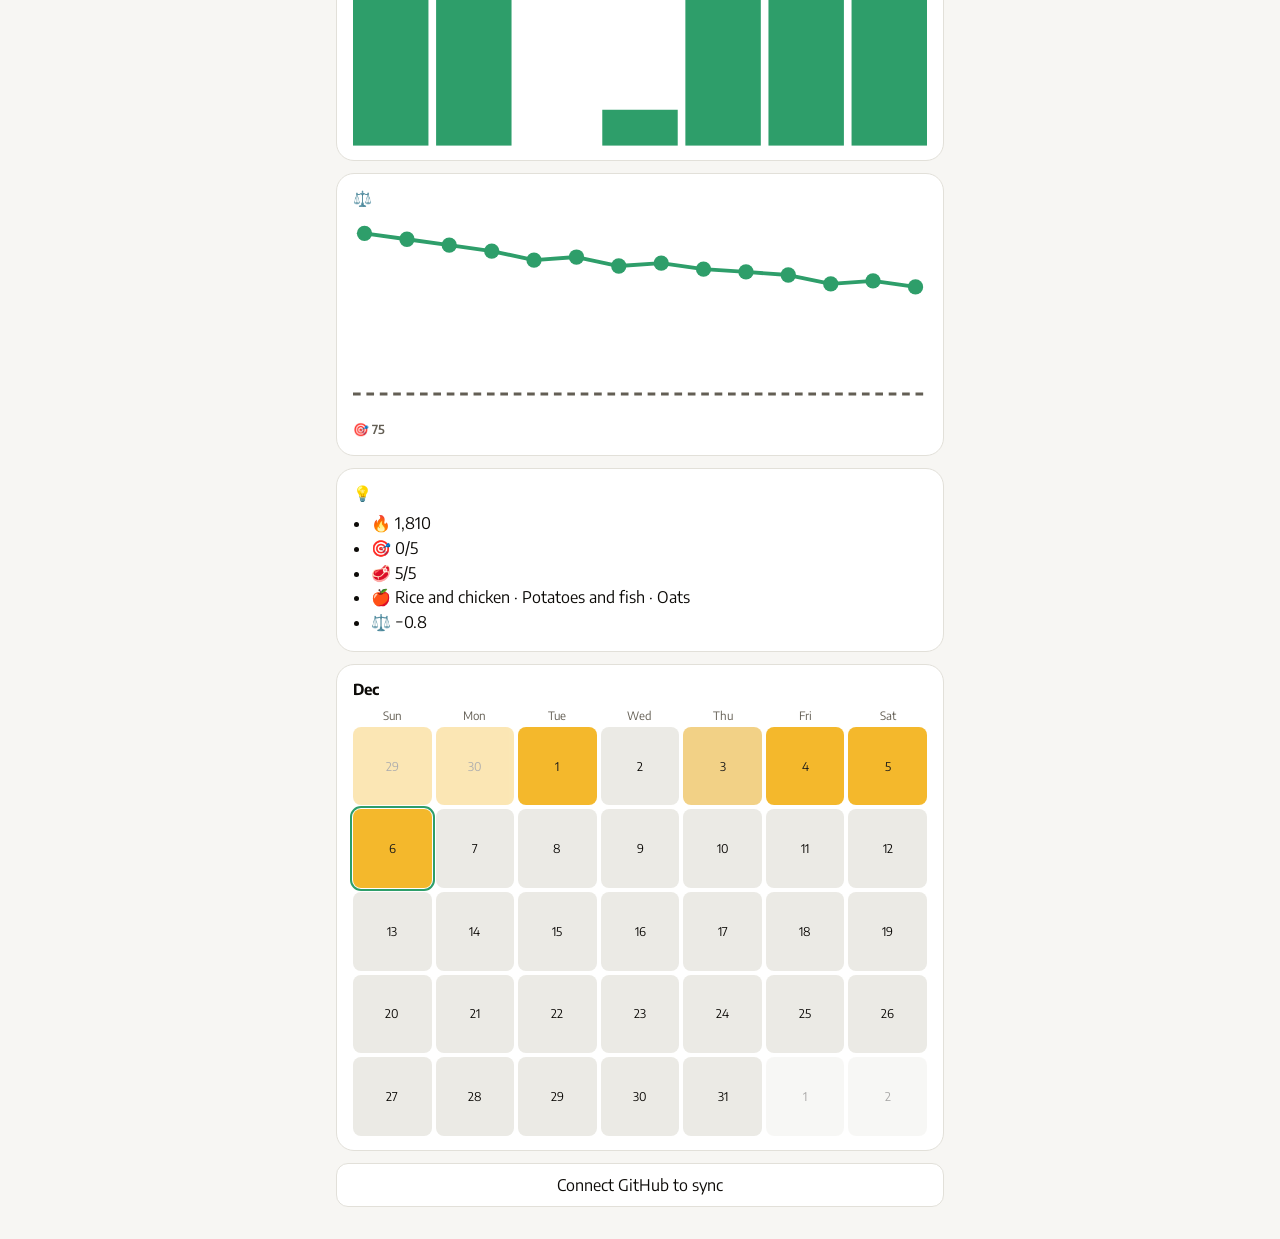
==== commit a71858f7: "Shorten the nutrition log and mark each row with an emoji. Meal, macro, target, and water rows use a" ====
--- a/nutrition/index.html
+++ b/nutrition/index.html
@@ -10,14 +10,14 @@
   <link rel="icon" href="data:image/svg+xml,<svg xmlns='http://www.w3.org/2000/svg' viewBox='0 0 100 100'><text y='.9em' font-size='90'>🥗</text></svg>" />
   <link rel="stylesheet" href="https://fonts.googleapis.com/css2?family=Encode+Sans:wght@400;500;600;700&display=swap" />
   <link rel="stylesheet" href="dong-ui/theme.css?v=1" />
-  <link rel="stylesheet" href="styles.css?v=6" />
+  <link rel="stylesheet" href="styles.css?v=7" />
   <link rel="stylesheet" href="/health/suite.css?v=2" />
   <script src="dong-ui/theme.js"></script>
 </head>
 <body>
   <header>
     <div class="brand">
-      <h1>🥗 Nutrition Tracker</h1>
+      <h1>🥗 Nutrition</h1>
       <nav class="view-nav" aria-label="Sections">
         <a href="./" aria-current="page">Log</a>
         <a href="workout.html">Workout</a>
@@ -32,7 +32,7 @@
     <a href="/health/training/">Training</a>
     <a href="/health/overview/">Health</a>
   </nav>
-  <p id="demo-banner" class="banner" role="status" hidden><strong>Demo data</strong> <span>Sample meals. Nothing is saved.</span></p>
+  <p id="demo-banner" class="banner" role="status" hidden>Demo · not saved</p>
   <section id="hero" class="hero">
     <details class="fold hero-fold">
       <summary>
@@ -61,7 +61,7 @@
   </footer>
   <script src="/health/suite-ui.js?v=1"></script>
   <script src="dong-ui/gh-sync.js?v=1"></script>
-  <script src="core.js?v=5"></script>
-  <script src="app.js?v=8"></script>
+  <script src="core.js?v=6"></script>
+  <script src="app.js?v=9"></script>
 </body>
 </html>
--- a/nutrition/styles.css
+++ b/nutrition/styles.css
@@ -133,6 +133,7 @@
 }
 
 #ring.ring {
+  display: none;
   --p: 0;
   width: 112px;
   height: 112px;
@@ -216,24 +217,35 @@
 .macros {
   display: grid;
   grid-template-columns: 1fr;
-  gap: 12px;
+  gap: 8px;
+}
+
+.macro {
+  display: grid;
+  grid-template-columns: auto 1fr;
+  column-gap: 10px;
+  align-items: center;
 }
 
 .macro .name {
-  font-size: 0.82rem;
-  font-weight: 600;
-  color: var(--text-dim);
+  font-size: 1.05rem;
+  font-weight: 600;
 }
 
 .macro .nums {
-  margin: 2px 0 6px;
-  font-size: 0.92rem;
+  margin: 0;
+  font-size: 0.95rem;
+  font-weight: 700;
+  font-variant-numeric: tabular-nums;
   white-space: nowrap;
+  text-align: right;
 }
 
 .macro .bar {
+  grid-column: 1 / -1;
   display: block;
-  height: 8px;
+  height: 6px;
+  margin-top: 4px;
   border-radius: 99px;
   background: hsl(var(--muted));
   overflow: hidden;
@@ -267,11 +279,28 @@
 .item,
 .ex-row {
   display: grid;
-  grid-template-columns: 1fr auto auto;
+  grid-template-columns: minmax(0, 1fr) auto auto;
   gap: 8px;
+  align-items: center;
+  min-height: 44px;
   padding: 6px 0;
   border-top: 1px solid var(--line);
   font-size: 0.92rem;
+}
+
+.item > span:first-child,
+.ex-row > span:first-child {
+  overflow: hidden;
+  text-overflow: ellipsis;
+  white-space: nowrap;
+}
+
+.item.pair {
+  grid-template-columns: minmax(0, 1fr) auto;
+}
+
+.item.pair .kcal {
+  text-align: right;
 }
 
 .item .qty,
@@ -296,8 +325,9 @@
   background: var(--bg);
   color: inherit;
   border-radius: 999px;
-  padding: 6px 12px;
-  min-height: 36px;
+  padding: 6px 14px;
+  min-height: 44px;
+  min-width: 44px;
   cursor: pointer;
 }
 
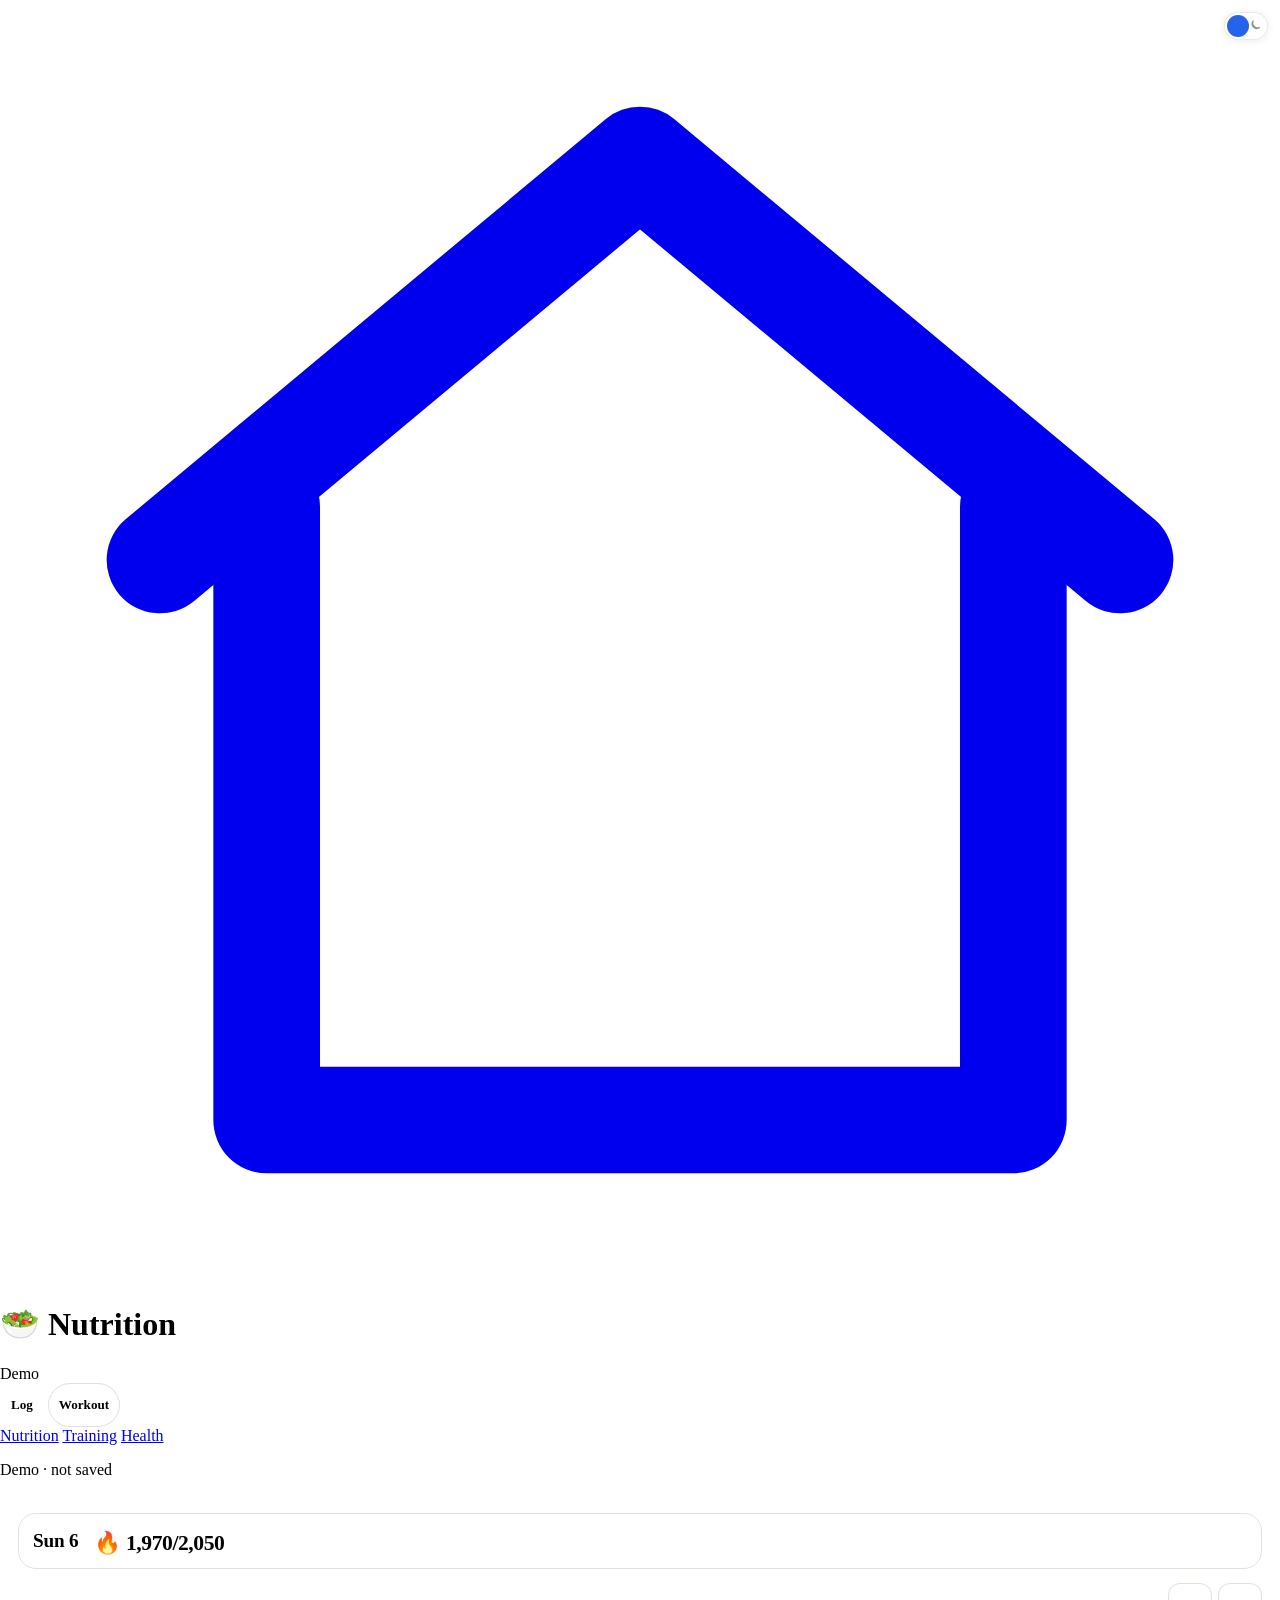
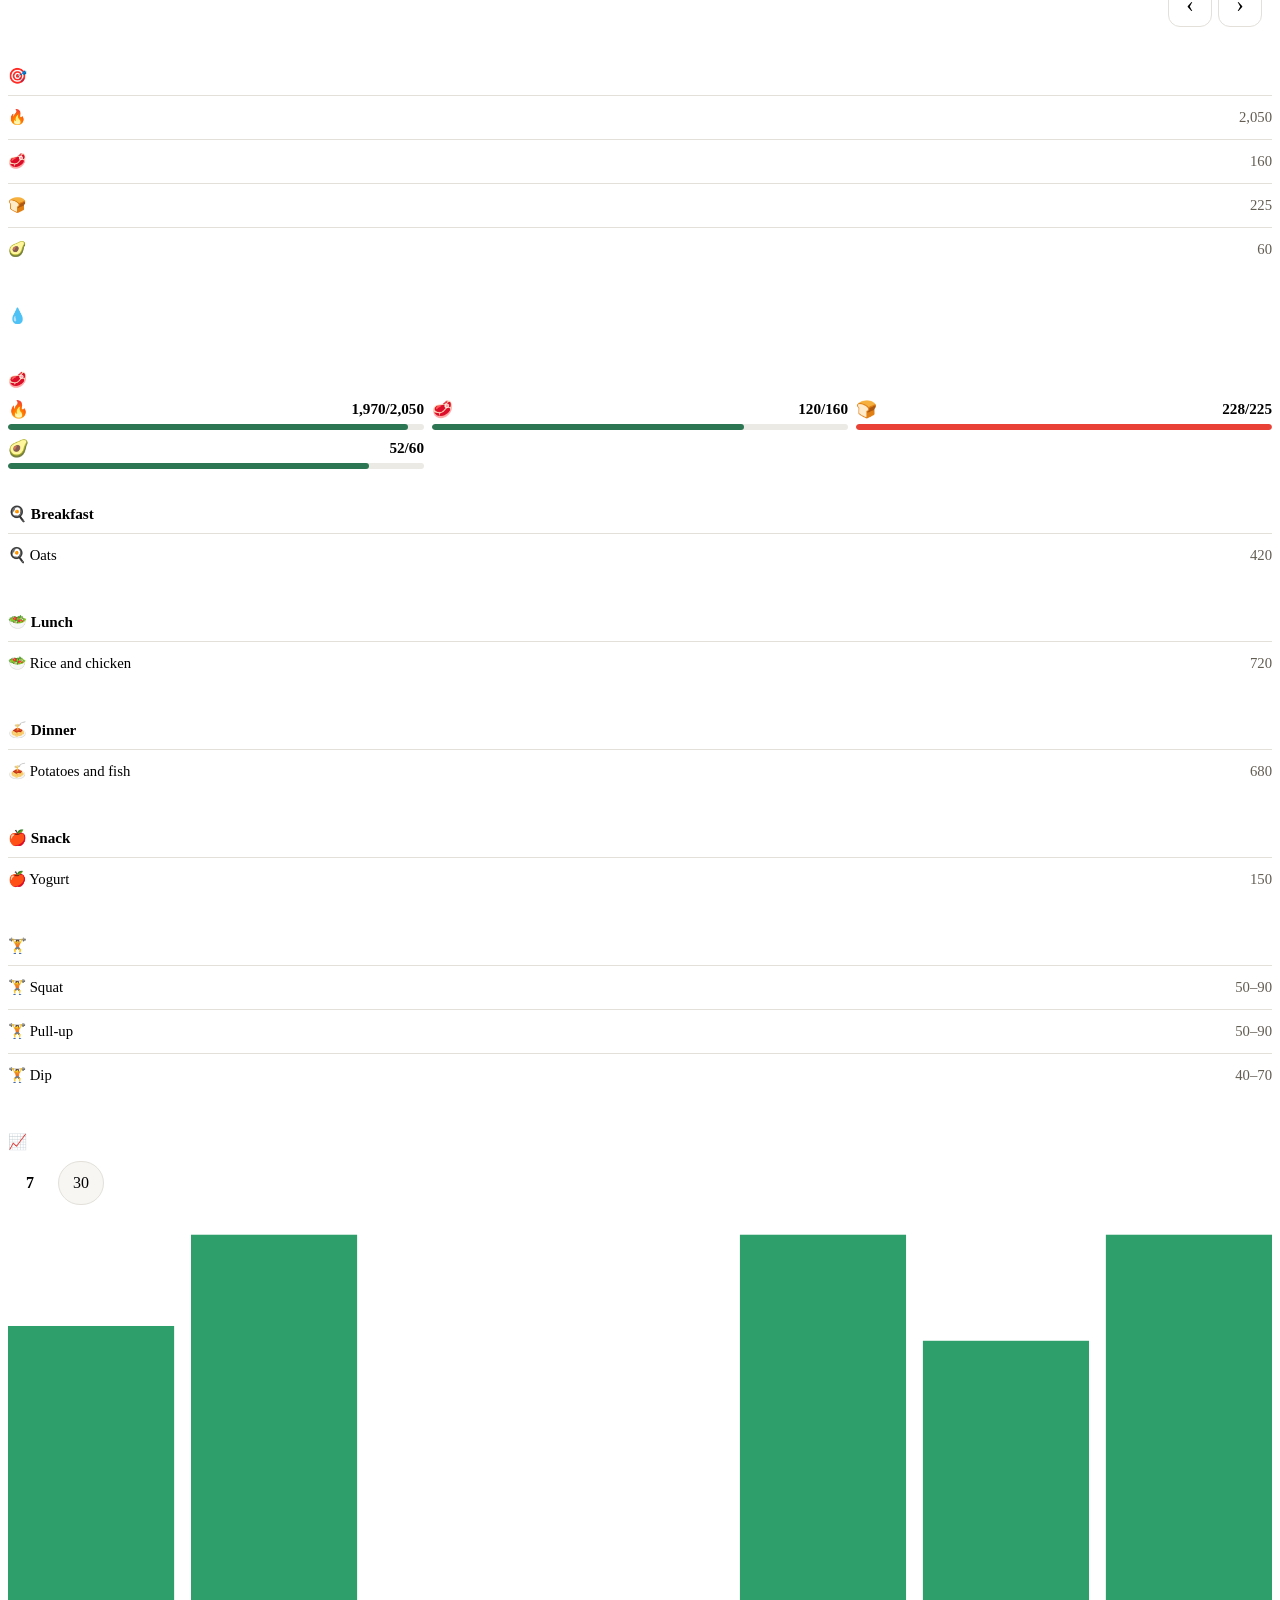
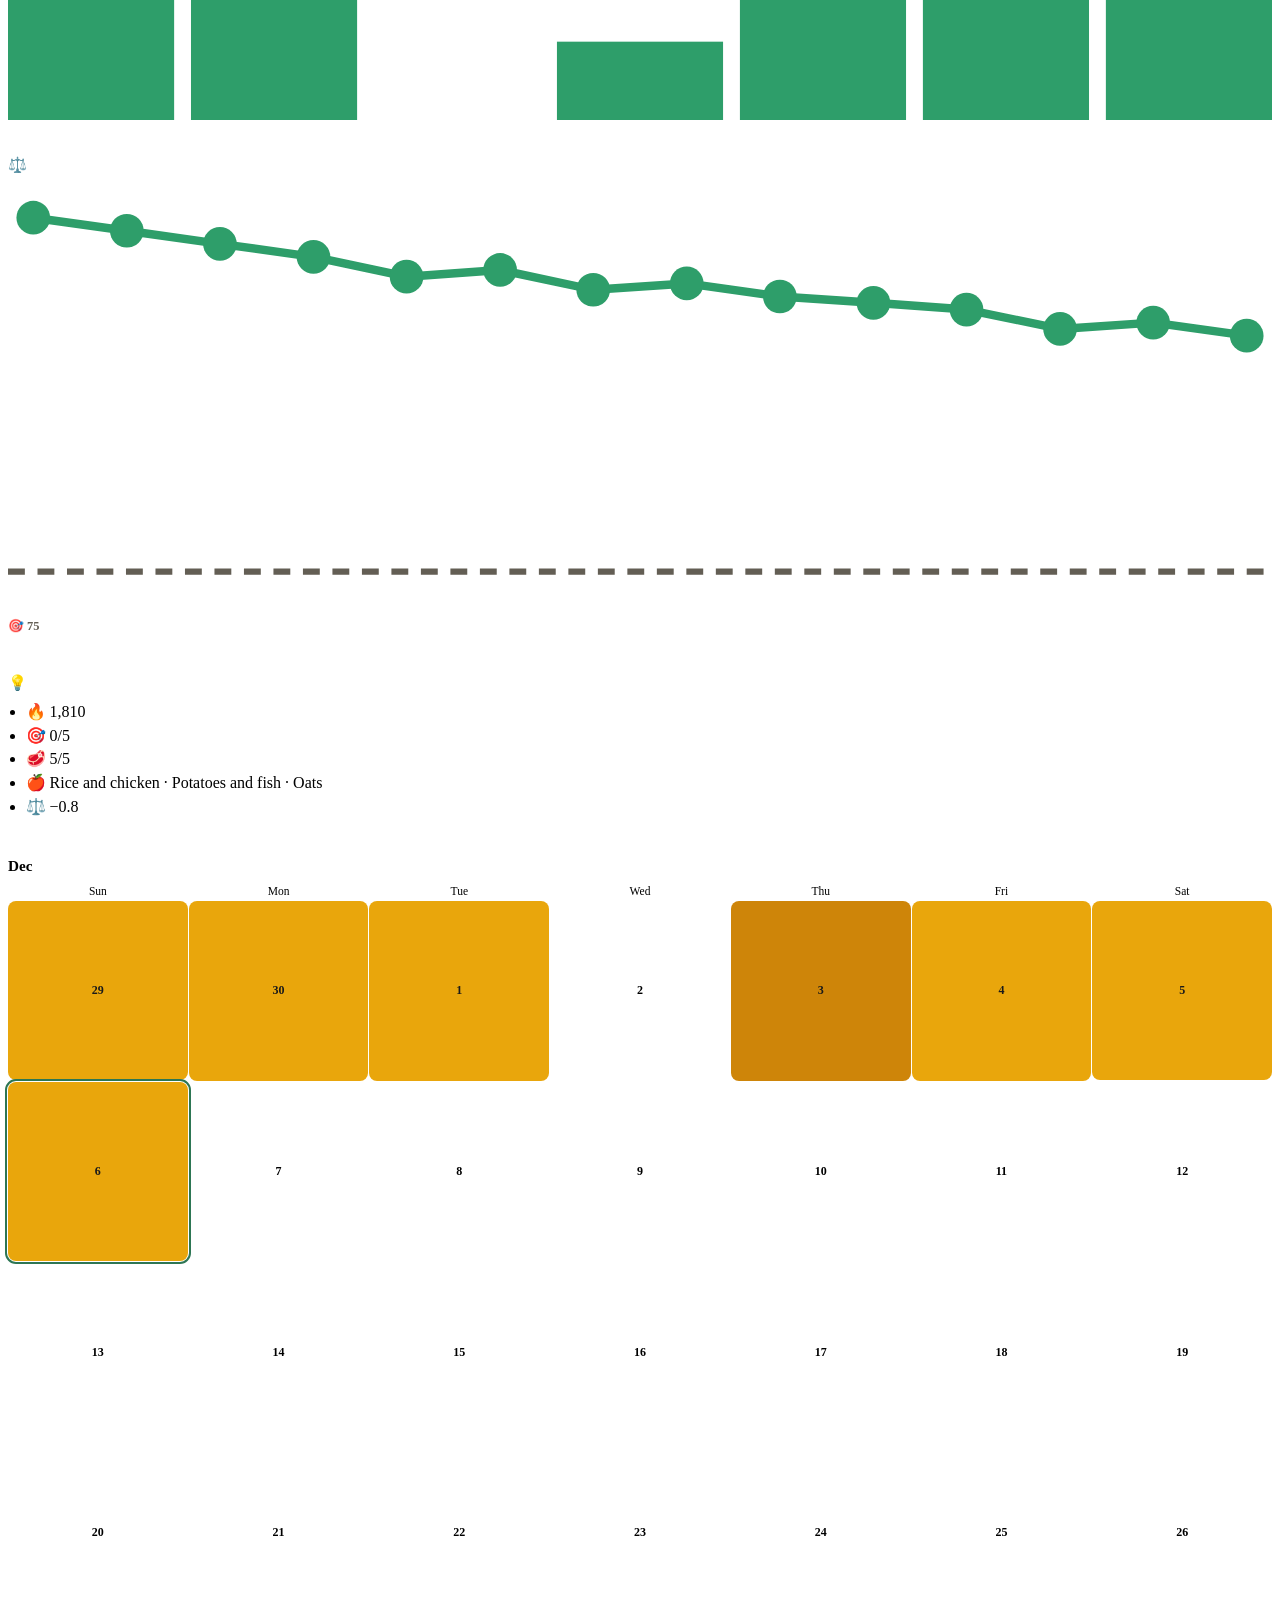
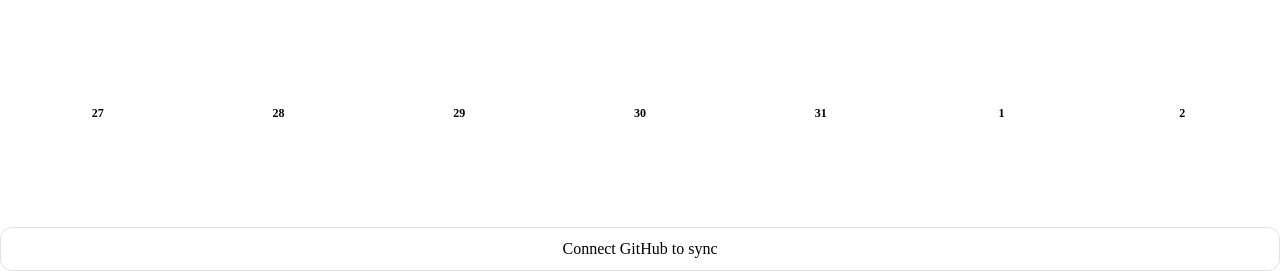
==== commit f9ac6bf6: "Adopt the shared shell on the Health suite. Use the hub header, cards, and colours, and raise the 44" ====
--- a/nutrition/index.html
+++ b/nutrition/index.html
@@ -10,22 +10,25 @@
   <link rel="icon" href="data:image/svg+xml,<svg xmlns='http://www.w3.org/2000/svg' viewBox='0 0 100 100'><text y='.9em' font-size='90'>🥗</text></svg>" />
   <link rel="stylesheet" href="https://fonts.googleapis.com/css2?family=Encode+Sans:wght@400;500;600;700&display=swap" />
   <link rel="stylesheet" href="dong-ui/theme.css?v=1" />
-  <link rel="stylesheet" href="styles.css?v=7" />
-  <link rel="stylesheet" href="/health/suite.css?v=2" />
+  <link rel="stylesheet" href="/ui/shell.css?v=1" />
+  <link rel="stylesheet" href="styles.css?v=8" />
+  <link rel="stylesheet" href="/health/suite.css?v=3" />
   <script src="dong-ui/theme.js"></script>
 </head>
-<body>
-  <header>
-    <div class="brand">
-      <h1>🥗 Nutrition</h1>
-      <nav class="view-nav" aria-label="Sections">
-        <a href="./" aria-current="page">Log</a>
-        <a href="workout.html">Workout</a>
-      </nav>
+<body class="dx">
+  <header class="dx-header">
+    <a class="dx-home" href="/" aria-label="Home">
+      <svg viewBox="0 0 24 24" fill="none" stroke="currentColor" stroke-width="2" stroke-linecap="round" stroke-linejoin="round" aria-hidden="true"><path d="M3 10.5 12 3l9 7.5"/><path d="M5 9.5V21h14V9.5"/></svg>
+    </a>
+    <h1 class="dx-title">🥗 Nutrition</h1>
+    <div class="dx-actions">
+      <span id="sync-label" aria-live="polite"></span>
+      <button type="button" data-dong-theme-toggle aria-label="Toggle color theme"></button>
     </div>
-    <span id="sync-label" aria-live="polite"></span>
-    <a class="dong-home-link" href="https://dong-xuyong.github.io/" aria-label="Back to all apps" title="All apps"><svg viewBox="0 0 24 24" width="20" height="20" fill="none" stroke="currentColor" stroke-width="2" stroke-linecap="round" stroke-linejoin="round" aria-hidden="true"><path d="M3 10.5 12 3l9 7.5"/><path d="M5 9.5V20a1 1 0 0 0 1 1h4v-6h4v6h4a1 1 0 0 0 1-1V9.5"/></svg></a>
-    <button type="button" data-dong-theme-toggle aria-label="Toggle color theme"></button>
+    <nav class="view-nav" aria-label="Sections">
+      <a href="./" aria-current="page">Log</a>
+      <a href="workout.html">Workout</a>
+    </nav>
   </header>
   <nav class="suite-nav" aria-label="Health sections">
     <a href="/health/nutrition/" aria-current="page">Nutrition</a>
@@ -33,7 +36,7 @@
     <a href="/health/overview/">Health</a>
   </nav>
   <p id="demo-banner" class="banner" role="status" hidden>Demo · not saved</p>
-  <section id="hero" class="hero">
+  <section id="hero" class="hero dx-card">
     <details class="fold hero-fold">
       <summary>
         <span class="fold-title" id="period-label"></span>
@@ -59,9 +62,9 @@
   <footer id="connect" hidden>
     <button type="button" id="btn-connect">Connect GitHub to sync</button>
   </footer>
-  <script src="/health/suite-ui.js?v=1"></script>
+  <script src="/health/suite-ui.js?v=2"></script>
   <script src="dong-ui/gh-sync.js?v=1"></script>
   <script src="core.js?v=6"></script>
-  <script src="app.js?v=9"></script>
+  <script src="app.js?v=10"></script>
 </body>
 </html>
--- a/nutrition/styles.css
+++ b/nutrition/styles.css
@@ -1,39 +1,9 @@
 body {
-  --tint: 152 55% 40%;
-  --tint2: 168 70% 42%;
-  font-family: var(--font-sans);
-  color: var(--ink);
-  background:
-    radial-gradient(1200px 420px at 50% -120px, hsl(var(--tint) / 0.16), transparent 70%),
-    var(--bg);
-  background-attachment: fixed;
-  max-width: 640px;
-  margin: 0 auto;
-  padding: 0 max(16px, env(safe-area-inset-right)) 32px max(16px, env(safe-area-inset-left));
-  transition: background 0.4s ease;
-}
-
-header {
-  position: sticky;
-  top: 0;
-  z-index: 3;
-  display: flex;
-  align-items: center;
-  flex-wrap: wrap;
-  gap: 8px;
-  min-height: calc(52px + env(safe-area-inset-top));
-  padding-top: env(safe-area-inset-top);
-  padding-bottom: 6px;
-  background: hsl(var(--nav-glass-bg));
-  backdrop-filter: blur(var(--nav-glass-blur)) saturate(var(--nav-glass-saturate));
-  -webkit-backdrop-filter: blur(var(--nav-glass-blur)) saturate(var(--nav-glass-saturate));
-}
-
-.brand {
-  display: flex;
-  align-items: center;
-  gap: 10px;
-  min-width: 0;
+  --tint: 152 45% 32%;
+  --tint2: 168 50% 28%;
+  font-family: var(--dx-font);
+  color: var(--dx-text);
+  background: transparent;
 }
 
 .view-nav {
@@ -56,32 +26,9 @@
 }
 
 .view-nav a[aria-current="page"] {
-  background: linear-gradient(135deg, hsl(var(--tint)), hsl(var(--tint2)));
-  color: #fff;
+  background: var(--dx-accent);
+  color: var(--dx-accent-fg);
   border-color: transparent;
-}
-
-header h1 {
-  margin: 0;
-  font-size: 1.2rem;
-  font-weight: 700;
-  letter-spacing: -0.01em;
-}
-
-#sync-label {
-  flex: 1;
-  min-width: 0;
-  text-align: right;
-  font-size: 0.78rem;
-  color: var(--text-dim);
-  white-space: nowrap;
-  overflow: hidden;
-  text-overflow: ellipsis;
-}
-
-header [data-dong-theme-toggle] {
-  position: static;
-  flex-shrink: 0;
 }
 
 .hero {
@@ -90,10 +37,8 @@
   border-radius: 22px;
   padding: 18px 18px 14px;
   margin: 0 0 14px;
-  background:
-    linear-gradient(135deg, hsl(var(--tint) / 0.3), hsl(var(--tint2) / 0.18)),
-    var(--bg-card);
-  border: 1px solid hsl(var(--tint) / 0.25);
+  background: var(--dx-card);
+  border: 1px solid var(--dx-border);
 }
 
 .hero-top {
@@ -181,10 +126,10 @@
 }
 
 .card {
-  background: var(--bg-card);
-  border: 1px solid var(--line);
-  border-radius: 18px;
-  padding: 14px 16px;
+  background: var(--dx-card);
+  border: 1px solid var(--dx-border);
+  border-radius: var(--dx-radius);
+  padding: 12px 8px;
   margin: 0 0 12px;
 }
 
@@ -332,11 +277,11 @@
 }
 
 .toggle button.on {
-  background: linear-gradient(135deg, hsl(var(--tint)), hsl(var(--tint2)));
-  color: #fff;
+  background: var(--dx-accent);
+  color: var(--dx-accent-fg);
   border-color: transparent;
   font-weight: 600;
-  box-shadow: 0 6px 18px hsl(var(--tint) / 0.35);
+  box-shadow: none;
 }
 
 .chart-label {
@@ -363,58 +308,67 @@
 
 .heat-head {
   display: grid;
-  grid-template-columns: repeat(7, 1fr);
-  gap: 4px;
+  grid-template-columns: repeat(7, minmax(44px, 1fr));
+  gap: 1px;
   margin-bottom: 4px;
   font-size: 0.72rem;
-  color: var(--text-dim);
+  color: var(--dx-muted);
   text-align: center;
 }
 
 .heat {
   display: grid;
-  grid-template-columns: repeat(7, 1fr);
-  gap: 4px;
+  grid-template-columns: repeat(7, minmax(44px, 1fr));
+  gap: 1px;
 }
 
 .heat a {
+  min-width: 44px;
+  min-height: 44px;
   aspect-ratio: 1;
   border-radius: 8px;
   display: flex;
   align-items: center;
   justify-content: center;
   text-decoration: none;
-  color: inherit;
+  color: var(--dx-text);
   font-size: 0.75rem;
-  background: hsl(var(--muted));
+  font-weight: 600;
+  background: var(--dx-card-solid);
+  box-shadow: inset 0 0 0 1px var(--dx-border);
 }
 
 .heat a.green {
-  background: hsl(152 55% 40% / 0.85);
+  background: hsl(152 45% 30%);
   color: #fff;
+  box-shadow: none;
 }
 
 .heat a.yellow {
-  background: hsl(42 90% 52% / 0.9);
+  background: hsl(42 90% 48%);
   color: #1a1a1a;
+  box-shadow: none;
 }
 
 .heat a.red {
-  background: hsl(4 75% 55% / 0.85);
+  background: hsl(4 72% 40%);
   color: #fff;
+  box-shadow: none;
 }
 
 .heat a.grey {
-  background: hsl(var(--muted));
+  background: var(--dx-card-solid);
+  color: var(--dx-text);
 }
 
 .heat a.out {
-  opacity: 0.35;
+  opacity: 1;
 }
 
 .heat a.partial {
-  background: hsl(42 80% 52% / 0.55);
+  background: hsl(38 92% 42%);
   color: #1a1a1a;
+  box-shadow: none;
 }
 
 .heat a.today {
@@ -626,8 +580,8 @@
 }
 
 .day-strip button.active-day {
-  background: hsl(152 55% 40% / 0.9);
-  color: #fff;
+  background: var(--dx-accent);
+  color: var(--dx-accent-fg);
   border-color: transparent;
 }
 
